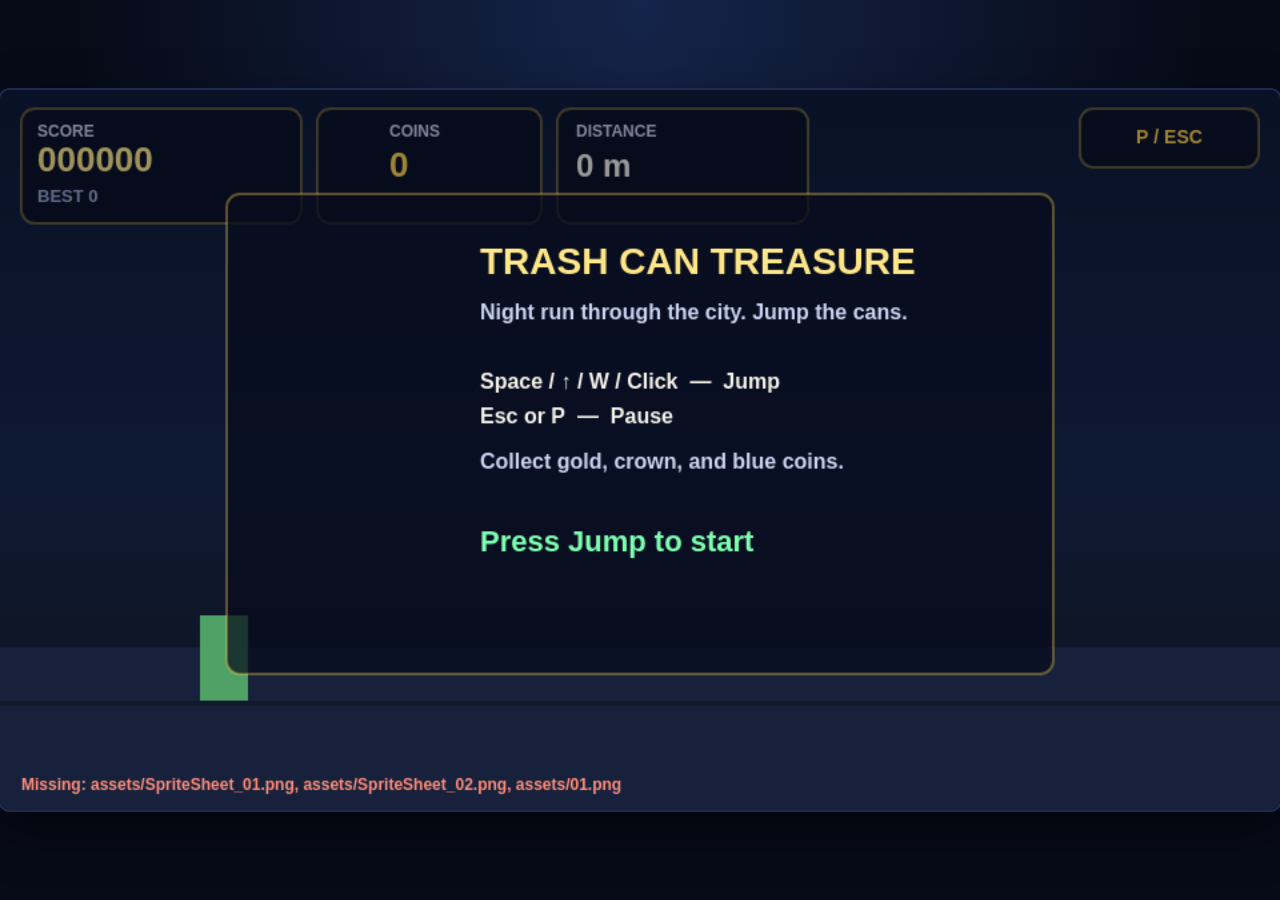
==== index.html @ 1832a054 "Add files via upload" ====
<!DOCTYPE html>
<html lang="en">
<head>
  <meta charset="UTF-8" />
  <meta name="viewport" content="width=device-width, initial-scale=1.0, maximum-scale=1.0, user-scalable=no" />
  <title>Trash Can Treasure</title>
  <link rel="stylesheet" href="style.css" />
  <link rel="icon" href="assets/01.png" type="image/png" />
</head>
<body>
  <div id="game-root">
    <canvas id="game" width="960" height="540" aria-label="Trash Can Treasure game"></canvas>
    <div id="touch-hint" class="touch-only">Tap to jump</div>
  </div>
  <script src="game.js"></script>
</body>
</html>
---- style.css ----
:root {
  --night: #070b18;
  --gold: #ffd24a;
  --panel: rgba(8, 12, 28, 0.78);
}

* {
  box-sizing: border-box;
  margin: 0;
  padding: 0;
}

html, body {
  width: 100%;
  height: 100%;
  background: radial-gradient(ellipse at top, #15244a 0%, var(--night) 62%);
  color: #f4f1e8;
  font-family: Trebuchet MS, Segoe UI, sans-serif;
  overflow: hidden;
  touch-action: none;
  user-select: none;
}

#game-root {
  width: 100%;
  height: 100%;
  display: flex;
  align-items: center;
  justify-content: center;
  position: relative;
}

#game {
  display: block;
  width: min(100vw, calc(100vh * 16 / 9));
  height: min(100vh, calc(100vw * 9 / 16));
  background: #0a1020;
  image-rendering: auto;
  box-shadow: 0 0 0 2px #1d2b52, 0 18px 50px rgba(0, 0, 0, 0.55);
  border-radius: 10px;
  cursor: pointer;
}

.touch-only {
  display: none;
  position: absolute;
  bottom: 18px;
  left: 50%;
  transform: translateX(-50%);
  padding: 6px 12px;
  border-radius: 999px;
  background: var(--panel);
  color: var(--gold);
  font-size: 13px;
  letter-spacing: 0.04em;
  pointer-events: none;
}

@media (hover: none) and (pointer: coarse) {
  .touch-only {
    display: block;
  }
}
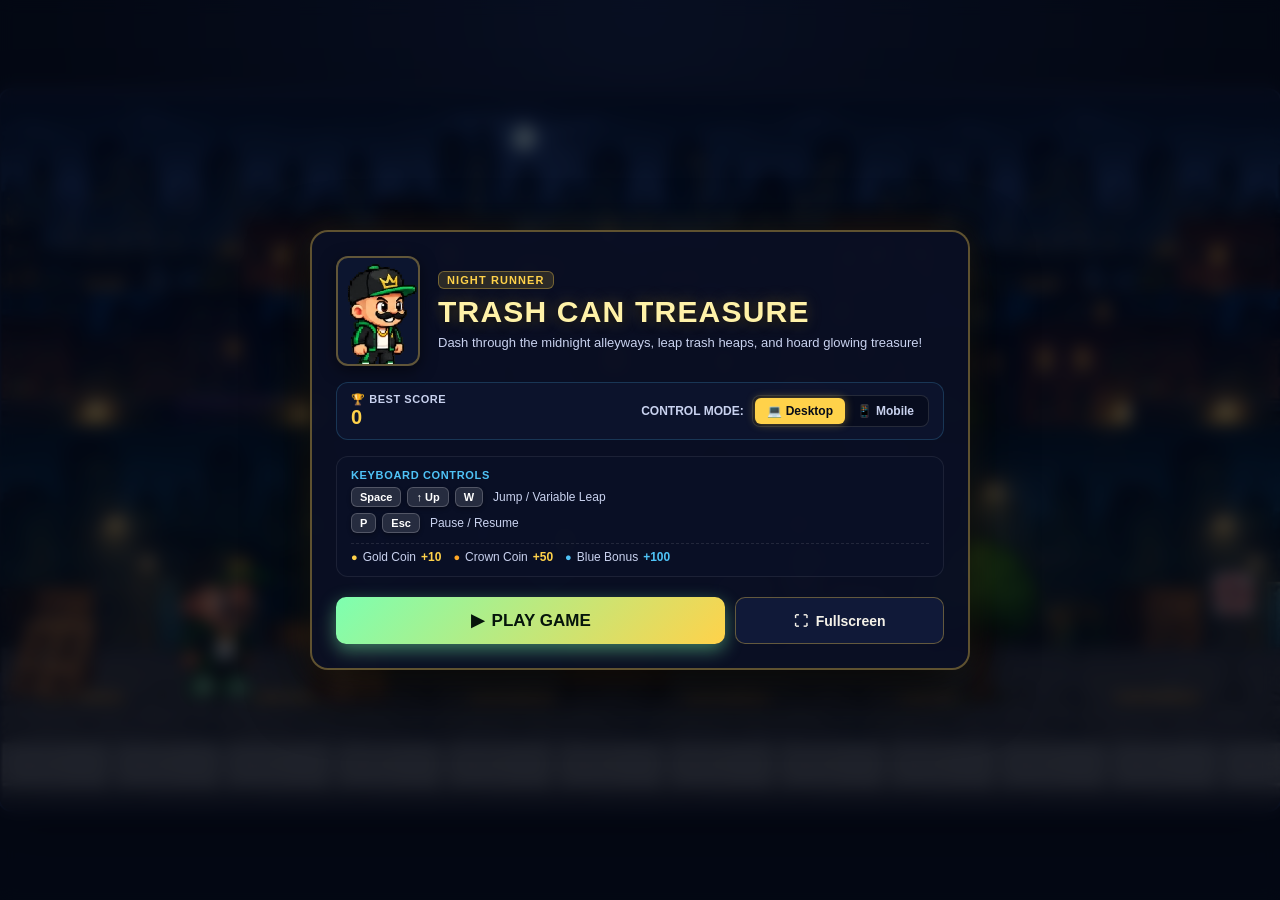
==== commit bef737d2: "Add files via upload" ====
--- a/index.html
+++ b/index.html
@@ -1,17 +1,178 @@
-<!DOCTYPE html>
-<html lang="en">
-<head>
-  <meta charset="UTF-8" />
-  <meta name="viewport" content="width=device-width, initial-scale=1.0, maximum-scale=1.0, user-scalable=no" />
-  <title>Trash Can Treasure</title>
-  <link rel="stylesheet" href="style.css" />
-  <link rel="icon" href="assets/01.png" type="image/png" />
-</head>
-<body>
-  <div id="game-root">
-    <canvas id="game" width="960" height="540" aria-label="Trash Can Treasure game"></canvas>
-    <div id="touch-hint" class="touch-only">Tap to jump</div>
-  </div>
-  <script src="game.js"></script>
-</body>
-</html>
+<!DOCTYPE html>
+<html lang="en">
+<head>
+  <meta charset="UTF-8" />
+  <meta name="viewport" content="width=device-width, initial-scale=1.0, maximum-scale=1.0, user-scalable=no, viewport-fit=cover" />
+  <meta name="theme-color" content="#070b18" />
+  <meta name="apple-mobile-web-app-capable" content="yes" />
+  <meta name="apple-mobile-web-app-status-bar-style" content="black-translucent" />
+  <title>Trash Can Treasure</title>
+  <link rel="stylesheet" href="style.css" />
+  <link rel="icon" href="assets/01.png" type="image/png" />
+</head>
+<body class="mode-desktop">
+  <div id="game-root">
+    <!-- Game Canvas -->
+    <canvas id="game" width="960" height="540" aria-label="Trash Can Treasure game"></canvas>
+
+    <!-- Start Menu Overlay -->
+    <div id="start-menu" class="overlay active">
+      <div class="menu-card">
+        <div class="menu-hero">
+          <div class="portrait-container">
+            <img src="assets/01.png" alt="Obi" class="character-portrait" />
+          </div>
+          <div class="hero-text">
+            <div class="badge-tag">NIGHT RUNNER</div>
+            <h1 class="game-title">TRASH CAN TREASURE</h1>
+            <p class="game-tagline">Dash through the midnight alleyways, leap trash heaps, and hoard glowing treasure!</p>
+          </div>
+        </div>
+
+        <div class="menu-stats-row">
+          <div class="stat-badge">
+            <span class="stat-label">🏆 BEST SCORE</span>
+            <span id="menu-best-score" class="stat-value">0</span>
+          </div>
+          <div class="mode-selector">
+            <span class="mode-label">CONTROL MODE:</span>
+            <div class="mode-toggle-group">
+              <button id="mode-desktop-btn" class="mode-btn active" type="button" title="Desktop: Keyboard controls">
+                <span class="btn-icon">💻</span> Desktop
+              </button>
+              <button id="mode-mobile-btn" class="mode-btn" type="button" title="Mobile: Touchscreen on-screen controls">
+                <span class="btn-icon">📱</span> Mobile
+              </button>
+            </div>
+          </div>
+        </div>
+
+        <div class="menu-instructions">
+          <div class="instruction-box" id="instruction-desktop">
+            <div class="instruction-title">KEYBOARD CONTROLS</div>
+            <div class="instruction-keys">
+              <span class="key-pill">Space</span>
+              <span class="key-pill">↑ Up</span>
+              <span class="key-pill">W</span>
+              <span class="key-desc">Jump / Variable Leap</span>
+            </div>
+            <div class="instruction-keys">
+              <span class="key-pill">P</span>
+              <span class="key-pill">Esc</span>
+              <span class="key-desc">Pause / Resume</span>
+            </div>
+          </div>
+          <div class="instruction-box hidden" id="instruction-mobile">
+            <div class="instruction-title">TOUCH CONTROLS</div>
+            <div class="instruction-keys">
+              <span class="touch-pill">JUMP Button</span>
+              <span class="key-desc">Tap or hold for higher leap</span>
+            </div>
+            <div class="instruction-keys">
+              <span class="touch-pill">⏸ Pause</span>
+              <span class="touch-pill">⛶ Fullscreen</span>
+              <span class="key-desc">Instant game controls</span>
+            </div>
+          </div>
+          <div class="rewards-guide">
+            <div class="reward-item"><span class="reward-dot gold">●</span> Gold Coin <strong class="gold-txt">+10</strong></div>
+            <div class="reward-item"><span class="reward-dot crown">●</span> Crown Coin <strong class="gold-txt">+50</strong></div>
+            <div class="reward-item"><span class="reward-dot blue">●</span> Blue Bonus <strong class="blue-txt">+100</strong></div>
+          </div>
+        </div>
+
+        <div class="menu-actions">
+          <button id="btn-play" class="action-btn play-btn" type="button">
+            <span class="play-icon">▶</span> PLAY GAME
+          </button>
+          <button id="btn-fullscreen-menu" class="action-btn secondary-btn" type="button" title="Toggle Fullscreen">
+            <span class="fs-icon">⛶</span> Fullscreen
+          </button>
+        </div>
+      </div>
+    </div>
+
+    <!-- Mobile Touch Controls HUD -->
+    <div id="touch-controls" class="touch-hud">
+      <div class="touch-top-bar">
+        <button id="btn-touch-fullscreen" class="touch-circle-btn" type="button" aria-label="Toggle Fullscreen">
+          <span class="icon">⛶</span>
+        </button>
+        <button id="btn-touch-pause" class="touch-circle-btn" type="button" aria-label="Pause Game">
+          <span class="icon">⏸</span>
+        </button>
+      </div>
+      <div class="touch-bottom-bar">
+        <button id="btn-touch-jump" class="touch-jump-btn" type="button" aria-label="Jump">
+          <span class="jump-label">JUMP</span>
+        </button>
+      </div>
+    </div>
+
+    <!-- Pause Menu Overlay -->
+    <div id="pause-menu" class="overlay">
+      <div class="menu-card dialog-card">
+        <h2 class="dialog-title">GAME PAUSED</h2>
+        <p class="dialog-desc">Take a breather or adjust your settings.</p>
+
+        <div class="dialog-mode-row">
+          <span class="mode-label">Controls:</span>
+          <div class="mode-toggle-group">
+            <button id="pause-mode-desktop-btn" class="mode-btn" type="button">💻 Desktop</button>
+            <button id="pause-mode-mobile-btn" class="mode-btn" type="button">📱 Mobile</button>
+          </div>
+        </div>
+
+        <div class="dialog-actions">
+          <button id="btn-resume" class="action-btn play-btn" type="button">▶ Resume</button>
+          <button id="btn-restart-pause" class="action-btn secondary-btn" type="button">🔄 Restart</button>
+          <button id="btn-fullscreen-pause" class="action-btn secondary-btn" type="button">⛶ Fullscreen</button>
+          <button id="btn-main-menu-pause" class="action-btn secondary-btn" type="button">🏠 Start Menu</button>
+        </div>
+      </div>
+    </div>
+
+    <!-- Game Over Overlay -->
+    <div id="gameover-menu" class="overlay">
+      <div class="menu-card dialog-card">
+        <div class="gameover-badge">STREET WIPEOUT</div>
+        <h2 class="dialog-title danger-title">GAME OVER</h2>
+        <div class="results-grid">
+          <div class="result-box">
+            <span class="result-label">FINAL SCORE</span>
+            <span id="go-score" class="result-val highlight">0</span>
+          </div>
+          <div class="result-box">
+            <span class="result-label">COINS LOOTED</span>
+            <span id="go-coins" class="result-val">0</span>
+          </div>
+          <div class="result-box">
+            <span class="result-label">DISTANCE</span>
+            <span id="go-distance" class="result-val">0 m</span>
+          </div>
+          <div class="result-box">
+            <span class="result-label">ALL-TIME BEST</span>
+            <span id="go-best" class="result-val gold-txt">0</span>
+          </div>
+        </div>
+        <div class="dialog-actions">
+          <button id="btn-restart-go" class="action-btn play-btn" type="button">🔄 Play Again</button>
+          <button id="btn-main-menu-go" class="action-btn secondary-btn" type="button">🏠 Start Menu</button>
+        </div>
+      </div>
+    </div>
+
+    <!-- Orientation Alert for Portrait Mobile -->
+    <div id="orientation-prompt" class="orientation-overlay">
+      <div class="orientation-card">
+        <div class="phone-rotate-icon">📱</div>
+        <h3>Rotate to Landscape</h3>
+        <p>Trash Can Treasure is built for a wide view. Turn your phone horizontally for optimal controls and view!</p>
+        <button id="btn-dismiss-orientation" class="dismiss-btn" type="button">Continue in Portrait</button>
+      </div>
+    </div>
+  </div>
+
+  <script src="game.js"></script>
+</body>
+</html>
--- a/style.css
+++ b/style.css
@@ -1,63 +1,736 @@
-:root {
-  --night: #070b18;
-  --gold: #ffd24a;
-  --panel: rgba(8, 12, 28, 0.78);
-}
-
-* {
-  box-sizing: border-box;
-  margin: 0;
-  padding: 0;
-}
-
-html, body {
-  width: 100%;
-  height: 100%;
-  background: radial-gradient(ellipse at top, #15244a 0%, var(--night) 62%);
-  color: #f4f1e8;
-  font-family: Trebuchet MS, Segoe UI, sans-serif;
-  overflow: hidden;
-  touch-action: none;
-  user-select: none;
-}
-
-#game-root {
-  width: 100%;
-  height: 100%;
-  display: flex;
-  align-items: center;
-  justify-content: center;
-  position: relative;
-}
-
-#game {
-  display: block;
-  width: min(100vw, calc(100vh * 16 / 9));
-  height: min(100vh, calc(100vw * 9 / 16));
-  background: #0a1020;
-  image-rendering: auto;
-  box-shadow: 0 0 0 2px #1d2b52, 0 18px 50px rgba(0, 0, 0, 0.55);
-  border-radius: 10px;
-  cursor: pointer;
-}
-
-.touch-only {
-  display: none;
-  position: absolute;
-  bottom: 18px;
-  left: 50%;
-  transform: translateX(-50%);
-  padding: 6px 12px;
-  border-radius: 999px;
-  background: var(--panel);
-  color: var(--gold);
-  font-size: 13px;
-  letter-spacing: 0.04em;
-  pointer-events: none;
-}
-
-@media (hover: none) and (pointer: coarse) {
-  .touch-only {
-    display: block;
-  }
-}
+:root {
+  --night: #070b18;
+  --night-card: rgba(10, 16, 36, 0.92);
+  --gold: #ffd24a;
+  --gold-glow: rgba(255, 210, 74, 0.4);
+  --border-gold: rgba(255, 210, 74, 0.35);
+  --panel: rgba(8, 12, 28, 0.78);
+  --cyan: #4fc3f7;
+  --green: #7dffb0;
+  --green-glow: rgba(125, 255, 176, 0.45);
+  --danger: #ff7675;
+  --text-main: #f4f1e8;
+  --text-muted: #c9d2ef;
+}
+
+* {
+  box-sizing: border-box;
+  margin: 0;
+  padding: 0;
+  -webkit-tap-highlight-color: transparent;
+}
+
+html, body {
+  width: 100%;
+  height: 100%;
+  background: radial-gradient(ellipse at top, #15244a 0%, var(--night) 65%);
+  color: var(--text-main);
+  font-family: Trebuchet MS, -apple-system, BlinkMacSystemFont, Segoe UI, Roboto, sans-serif;
+  overflow: hidden;
+  touch-action: none;
+  user-select: none;
+  -webkit-user-select: none;
+}
+
+#game-root {
+  width: 100%;
+  height: 100%;
+  display: flex;
+  align-items: center;
+  justify-content: center;
+  position: relative;
+  padding: env(safe-area-inset-top) env(safe-area-inset-right) env(safe-area-inset-bottom) env(safe-area-inset-left);
+}
+
+/* ==========================================================================
+   CANVAS
+   ========================================================================== */
+#game {
+  display: block;
+  width: min(100vw, calc(100vh * 16 / 9));
+  height: min(100vh, calc(100vw * 9 / 16));
+  aspect-ratio: 16 / 9;
+  background: #0a1020;
+  image-rendering: auto;
+  box-shadow: 0 0 0 2px #1d2b52, 0 18px 50px rgba(0, 0, 0, 0.65);
+  border-radius: 12px;
+  cursor: pointer;
+  max-width: 100%;
+  max-height: 100%;
+}
+
+/* ==========================================================================
+   OVERLAY SYSTEM
+   ========================================================================== */
+.overlay {
+  position: absolute;
+  top: 0;
+  left: 0;
+  width: 100%;
+  height: 100%;
+  display: flex;
+  align-items: center;
+  justify-content: center;
+  padding: 16px;
+  background: rgba(4, 7, 18, 0.72);
+  backdrop-filter: blur(8px);
+  -webkit-backdrop-filter: blur(8px);
+  opacity: 0;
+  visibility: hidden;
+  pointer-events: none;
+  transition: opacity 0.22s ease, visibility 0.22s ease;
+  z-index: 40;
+}
+
+.overlay.active {
+  opacity: 1;
+  visibility: visible;
+  pointer-events: auto;
+}
+
+/* ==========================================================================
+   MENU CARD
+   ========================================================================== */
+.menu-card {
+  width: 100%;
+  max-width: 660px;
+  max-height: 94vh;
+  overflow-y: auto;
+  background: var(--night-card);
+  border: 2px solid var(--border-gold);
+  border-radius: 18px;
+  box-shadow: 0 20px 60px rgba(0, 0, 0, 0.85), 0 0 30px rgba(255, 210, 74, 0.12);
+  padding: 24px;
+  display: flex;
+  flex-direction: column;
+  gap: 16px;
+  position: relative;
+  scrollbar-width: thin;
+  scrollbar-color: var(--border-gold) transparent;
+}
+
+.menu-card::-webkit-scrollbar {
+  width: 6px;
+}
+.menu-card::-webkit-scrollbar-thumb {
+  background: var(--border-gold);
+  border-radius: 4px;
+}
+
+/* Hero Section */
+.menu-hero {
+  display: flex;
+  align-items: center;
+  gap: 18px;
+}
+
+.portrait-container {
+  flex-shrink: 0;
+  width: 84px;
+  height: 110px;
+  border-radius: 12px;
+  overflow: hidden;
+  border: 2px solid var(--border-gold);
+  background: rgba(14, 24, 52, 0.8);
+  box-shadow: 0 4px 16px rgba(0, 0, 0, 0.5);
+  display: flex;
+  align-items: center;
+  justify-content: center;
+}
+
+.character-portrait {
+  width: 100%;
+  height: 100%;
+  object-fit: cover;
+  object-position: top center;
+  animation: portraitGlow 3s ease-in-out infinite alternate;
+}
+
+@keyframes portraitGlow {
+  0% { transform: scale(1); filter: drop-shadow(0 0 2px rgba(255, 210, 74, 0.2)); }
+  100% { transform: scale(1.03); filter: drop-shadow(0 0 8px rgba(255, 210, 74, 0.5)); }
+}
+
+.hero-text {
+  flex: 1;
+}
+
+.badge-tag {
+  display: inline-block;
+  background: rgba(255, 210, 74, 0.14);
+  color: var(--gold);
+  border: 1px solid rgba(255, 210, 74, 0.35);
+  padding: 2px 8px;
+  border-radius: 6px;
+  font-size: 11px;
+  font-weight: 800;
+  letter-spacing: 0.1em;
+  margin-bottom: 6px;
+}
+
+.game-title {
+  font-size: clamp(20px, 3.8vw, 30px);
+  font-weight: 900;
+  color: #fff2a8;
+  letter-spacing: 0.04em;
+  text-shadow: 0 2px 10px rgba(0, 0, 0, 0.7), 0 0 16px rgba(255, 210, 74, 0.35);
+  line-height: 1.15;
+}
+
+.game-tagline {
+  color: var(--text-muted);
+  font-size: 13px;
+  margin-top: 4px;
+  line-height: 1.4;
+}
+
+/* Stats & Mode Selector Row */
+.menu-stats-row {
+  display: flex;
+  flex-wrap: wrap;
+  align-items: center;
+  justify-content: space-between;
+  gap: 12px;
+  padding: 10px 14px;
+  background: rgba(14, 24, 52, 0.65);
+  border: 1px solid rgba(79, 195, 247, 0.2);
+  border-radius: 12px;
+}
+
+.stat-badge {
+  display: flex;
+  flex-direction: column;
+}
+
+.stat-label {
+  font-size: 11px;
+  font-weight: 800;
+  color: var(--text-muted);
+  letter-spacing: 0.05em;
+}
+
+.stat-value {
+  font-size: 20px;
+  font-weight: 900;
+  color: var(--gold);
+}
+
+.mode-selector {
+  display: flex;
+  align-items: center;
+  gap: 8px;
+}
+
+.mode-label {
+  font-size: 12px;
+  font-weight: 700;
+  color: var(--text-muted);
+}
+
+.mode-toggle-group {
+  display: flex;
+  background: rgba(7, 12, 28, 0.8);
+  border-radius: 8px;
+  padding: 2px;
+  border: 1px solid rgba(255, 255, 255, 0.12);
+}
+
+.mode-btn {
+  background: transparent;
+  border: none;
+  color: var(--text-muted);
+  padding: 6px 12px;
+  border-radius: 6px;
+  font-size: 12px;
+  font-weight: 700;
+  cursor: pointer;
+  transition: all 0.18s ease;
+  display: flex;
+  align-items: center;
+  gap: 4px;
+}
+
+.mode-btn:hover {
+  color: #ffffff;
+}
+
+.mode-btn.active {
+  background: var(--gold);
+  color: #070b18;
+  box-shadow: 0 0 10px rgba(255, 210, 74, 0.4);
+}
+
+/* Instructions & Rewards */
+.menu-instructions {
+  display: flex;
+  flex-direction: column;
+  gap: 10px;
+  background: rgba(10, 18, 40, 0.55);
+  padding: 12px 14px;
+  border-radius: 12px;
+  border: 1px solid rgba(255, 255, 255, 0.08);
+}
+
+.instruction-box {
+  display: flex;
+  flex-direction: column;
+  gap: 6px;
+}
+
+.instruction-box.hidden {
+  display: none;
+}
+
+.instruction-title {
+  font-size: 11px;
+  font-weight: 800;
+  color: var(--cyan);
+  letter-spacing: 0.06em;
+}
+
+.instruction-keys {
+  display: flex;
+  align-items: center;
+  flex-wrap: wrap;
+  gap: 6px;
+  font-size: 13px;
+}
+
+.key-pill, .touch-pill {
+  display: inline-block;
+  background: rgba(255, 255, 255, 0.12);
+  color: #ffffff;
+  padding: 3px 8px;
+  border-radius: 6px;
+  font-size: 11px;
+  font-weight: 700;
+  border: 1px solid rgba(255, 255, 255, 0.2);
+  box-shadow: 0 2px 4px rgba(0, 0, 0, 0.3);
+}
+
+.touch-pill {
+  background: rgba(125, 255, 176, 0.16);
+  border-color: rgba(125, 255, 176, 0.4);
+  color: var(--green);
+}
+
+.key-desc {
+  color: var(--text-muted);
+  font-size: 12px;
+  margin-left: 4px;
+}
+
+.rewards-guide {
+  display: flex;
+  flex-wrap: wrap;
+  gap: 12px;
+  padding-top: 6px;
+  border-top: 1px dashed rgba(255, 255, 255, 0.1);
+  font-size: 12px;
+  color: var(--text-muted);
+}
+
+.reward-item {
+  display: flex;
+  align-items: center;
+  gap: 5px;
+}
+
+.reward-dot {
+  font-size: 11px;
+}
+.reward-dot.gold { color: var(--gold); }
+.reward-dot.crown { color: #ffa726; }
+.reward-dot.blue { color: var(--cyan); }
+
+.gold-txt { color: var(--gold); }
+.blue-txt { color: var(--cyan); }
+
+/* Menu Actions */
+.menu-actions {
+  display: flex;
+  gap: 10px;
+  margin-top: 4px;
+}
+
+.action-btn {
+  display: flex;
+  align-items: center;
+  justify-content: center;
+  gap: 8px;
+  border: none;
+  border-radius: 10px;
+  font-weight: 800;
+  cursor: pointer;
+  transition: transform 0.15s ease, box-shadow 0.15s ease, filter 0.15s ease;
+  user-select: none;
+  -webkit-user-select: none;
+}
+
+.action-btn:active {
+  transform: scale(0.97);
+}
+
+.play-btn {
+  flex: 2;
+  background: linear-gradient(135deg, #7dffb0 0%, #ffd24a 100%);
+  color: #06150b;
+  font-size: 17px;
+  padding: 13px 20px;
+  box-shadow: 0 6px 18px var(--green-glow);
+}
+
+.play-btn:hover {
+  filter: brightness(1.08);
+  box-shadow: 0 8px 24px rgba(125, 255, 176, 0.6);
+}
+
+.secondary-btn {
+  flex: 1;
+  background: rgba(18, 28, 60, 0.85);
+  color: var(--text-main);
+  border: 1.5px solid var(--border-gold);
+  font-size: 14px;
+  padding: 12px 16px;
+}
+
+.secondary-btn:hover {
+  background: rgba(28, 42, 86, 0.95);
+  color: #ffffff;
+}
+
+/* ==========================================================================
+   MOBILE TOUCH CONTROLS HUD
+   ========================================================================== */
+.touch-hud {
+  position: absolute;
+  top: 0;
+  left: 0;
+  width: 100%;
+  height: 100%;
+  pointer-events: none;
+  z-index: 30;
+  display: none;
+}
+
+/* Visible only when Mobile Mode is active */
+body.mode-mobile .touch-hud {
+  display: block;
+}
+
+.touch-top-bar {
+  position: absolute;
+  top: max(12px, env(safe-area-inset-top));
+  left: max(12px, env(safe-area-inset-left));
+  right: max(12px, env(safe-area-inset-right));
+  display: flex;
+  justify-content: space-between;
+  pointer-events: none;
+}
+
+.touch-circle-btn {
+  pointer-events: auto;
+  width: 46px;
+  height: 46px;
+  border-radius: 50%;
+  background: rgba(8, 14, 32, 0.8);
+  border: 2px solid var(--border-gold);
+  color: var(--gold);
+  font-size: 18px;
+  font-weight: 700;
+  display: flex;
+  align-items: center;
+  justify-content: center;
+  box-shadow: 0 4px 14px rgba(0, 0, 0, 0.65);
+  cursor: pointer;
+  backdrop-filter: blur(4px);
+  -webkit-backdrop-filter: blur(4px);
+  touch-action: manipulation;
+  transition: transform 0.12s ease, background 0.12s ease;
+}
+
+.touch-circle-btn:active {
+  background: var(--gold);
+  color: #070b18;
+  transform: scale(0.9);
+}
+
+.touch-bottom-bar {
+  position: absolute;
+  bottom: max(18px, env(safe-area-inset-bottom));
+  right: max(18px, env(safe-area-inset-right));
+  pointer-events: none;
+}
+
+.touch-jump-btn {
+  pointer-events: auto;
+  width: 98px;
+  height: 98px;
+  border-radius: 50%;
+  background: radial-gradient(circle at center, rgba(125, 255, 176, 0.3) 0%, rgba(9, 22, 40, 0.92) 80%);
+  border: 3.5px solid var(--green);
+  box-shadow: 0 0 24px var(--green-glow), 0 8px 24px rgba(0, 0, 0, 0.7);
+  display: flex;
+  align-items: center;
+  justify-content: center;
+  cursor: pointer;
+  touch-action: manipulation;
+  transition: transform 0.08s ease, background 0.08s ease, border-color 0.08s ease, box-shadow 0.08s ease;
+}
+
+.touch-jump-btn .jump-label {
+  font-size: 18px;
+  font-weight: 900;
+  color: var(--green);
+  letter-spacing: 0.08em;
+  text-shadow: 0 0 8px var(--green-glow);
+}
+
+.touch-jump-btn:active,
+.touch-jump-btn.active {
+  background: var(--green);
+  border-color: #ffffff;
+  transform: scale(0.92);
+  box-shadow: 0 0 32px rgba(125, 255, 176, 0.9);
+}
+
+.touch-jump-btn:active .jump-label,
+.touch-jump-btn.active .jump-label {
+  color: #071a10;
+  text-shadow: none;
+}
+
+/* ==========================================================================
+   DIALOG OVERLAYS (PAUSE & GAME OVER)
+   ========================================================================== */
+.dialog-card {
+  max-width: 440px;
+  text-align: center;
+  padding: 26px 22px;
+  gap: 16px;
+}
+
+.dialog-title {
+  font-size: 26px;
+  font-weight: 900;
+  color: #fff2a8;
+  letter-spacing: 0.04em;
+  text-shadow: 0 0 12px var(--gold-glow);
+}
+
+.danger-title {
+  color: var(--danger);
+  text-shadow: 0 0 12px rgba(255, 118, 117, 0.5);
+}
+
+.dialog-desc {
+  font-size: 13px;
+  color: var(--text-muted);
+}
+
+.dialog-mode-row {
+  display: flex;
+  align-items: center;
+  justify-content: center;
+  gap: 10px;
+  padding: 8px 12px;
+  background: rgba(14, 24, 52, 0.6);
+  border-radius: 10px;
+}
+
+.dialog-actions {
+  display: flex;
+  flex-direction: column;
+  gap: 8px;
+  margin-top: 6px;
+}
+
+.dialog-actions .action-btn {
+  width: 100%;
+}
+
+.gameover-badge {
+  display: inline-block;
+  align-self: center;
+  background: rgba(255, 118, 117, 0.16);
+  color: var(--danger);
+  border: 1px solid rgba(255, 118, 117, 0.35);
+  padding: 2px 10px;
+  border-radius: 6px;
+  font-size: 11px;
+  font-weight: 800;
+  letter-spacing: 0.1em;
+}
+
+.results-grid {
+  display: grid;
+  grid-template-columns: 1fr 1fr;
+  gap: 10px;
+  background: rgba(14, 24, 52, 0.65);
+  border-radius: 12px;
+  padding: 12px;
+  border: 1px solid rgba(255, 255, 255, 0.08);
+}
+
+.result-box {
+  display: flex;
+  flex-direction: column;
+  align-items: center;
+  justify-content: center;
+  padding: 6px;
+}
+
+.result-label {
+  font-size: 11px;
+  font-weight: 800;
+  color: var(--text-muted);
+  letter-spacing: 0.05em;
+}
+
+.result-val {
+  font-size: 18px;
+  font-weight: 900;
+  color: var(--text-main);
+  margin-top: 2px;
+}
+
+.result-val.highlight {
+  font-size: 22px;
+  color: #ffe789;
+}
+
+/* ==========================================================================
+   ORIENTATION HELPER PROMPT
+   ========================================================================== */
+.orientation-overlay {
+  position: absolute;
+  top: 0;
+  left: 0;
+  width: 100%;
+  height: 100%;
+  background: rgba(5, 8, 20, 0.92);
+  display: none;
+  align-items: center;
+  justify-content: center;
+  z-index: 100;
+  padding: 24px;
+}
+
+/* Shown on mobile when screen is portrait and not dismissed */
+body.mode-mobile.orientation-alert .orientation-overlay {
+  display: flex;
+}
+
+.orientation-card {
+  max-width: 340px;
+  background: var(--night-card);
+  border: 2px solid var(--border-gold);
+  border-radius: 16px;
+  padding: 24px 20px;
+  text-align: center;
+  box-shadow: 0 16px 40px rgba(0, 0, 0, 0.8);
+  display: flex;
+  flex-direction: column;
+  align-items: center;
+  gap: 12px;
+}
+
+.phone-rotate-icon {
+  font-size: 44px;
+  animation: phoneRotateAnim 2.2s ease-in-out infinite alternate;
+}
+
+@keyframes phoneRotateAnim {
+  0% { transform: rotate(0deg); }
+  45% { transform: rotate(0deg); }
+  85% { transform: rotate(-90deg); }
+  100% { transform: rotate(-90deg); }
+}
+
+.orientation-card h3 {
+  font-size: 19px;
+  font-weight: 800;
+  color: #fff2a8;
+}
+
+.orientation-card p {
+  font-size: 13px;
+  color: var(--text-muted);
+  line-height: 1.4;
+}
+
+.dismiss-btn {
+  background: rgba(255, 255, 255, 0.1);
+  border: 1px solid rgba(255, 255, 255, 0.25);
+  color: var(--text-muted);
+  padding: 8px 16px;
+  border-radius: 8px;
+  font-size: 12px;
+  font-weight: 700;
+  cursor: pointer;
+  margin-top: 4px;
+}
+
+.dismiss-btn:active {
+  background: rgba(255, 255, 255, 0.2);
+  color: #ffffff;
+}
+
+/* ==========================================================================
+   RESPONSIVE ADJUSTMENTS
+   ========================================================================== */
+@media (max-height: 480px) {
+  .menu-card {
+    padding: 12px 16px;
+    gap: 8px;
+  }
+  .portrait-container {
+    width: 60px;
+    height: 75px;
+  }
+  .menu-hero {
+    gap: 12px;
+  }
+  .game-title {
+    font-size: 18px;
+  }
+  .game-tagline {
+    display: none;
+  }
+  .menu-stats-row {
+    padding: 6px 10px;
+  }
+  .stat-value {
+    font-size: 16px;
+  }
+  .menu-instructions {
+    padding: 8px 10px;
+    gap: 6px;
+  }
+  .instruction-keys {
+    font-size: 11px;
+  }
+  .rewards-guide {
+    display: none;
+  }
+  .play-btn {
+    padding: 9px 16px;
+    font-size: 15px;
+  }
+  .secondary-btn {
+    padding: 9px 12px;
+    font-size: 12px;
+  }
+  .touch-jump-btn {
+    width: 78px;
+    height: 78px;
+  }
+  .touch-jump-btn .jump-label {
+    font-size: 15px;
+  }
+  .touch-circle-btn {
+    width: 40px;
+    height: 40px;
+    font-size: 15px;
+  }
+}
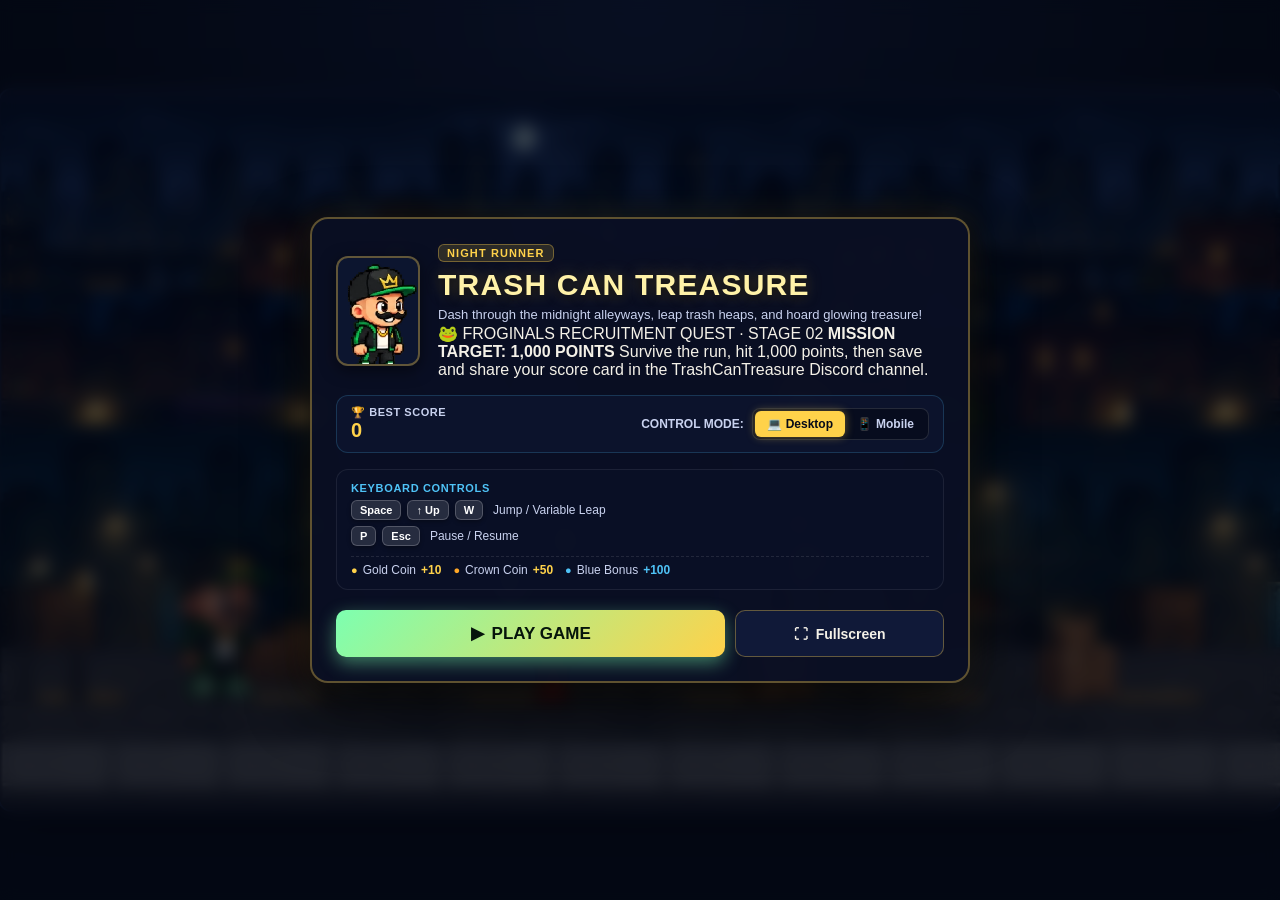
==== commit fd2b209c: "Add FROGINALS recruitment quest target to game menu" ====
--- a/index.html
+++ b/index.html
@@ -26,6 +26,12 @@
             <div class="badge-tag">NIGHT RUNNER</div>
             <h1 class="game-title">TRASH CAN TREASURE</h1>
             <p class="game-tagline">Dash through the midnight alleyways, leap trash heaps, and hoard glowing treasure!</p>
+        <div class="recruitment-quest">
+          <span class="quest-kicker">🐸 FROGINALS RECRUITMENT QUEST · STAGE 02</span>
+          <strong>MISSION TARGET: 1,000 POINTS</strong>
+          <span>Survive the run, hit 1,000 points, then save and share your score card in the TrashCanTreasure Discord channel.</span>
+        </div>
+
           </div>
         </div>
 
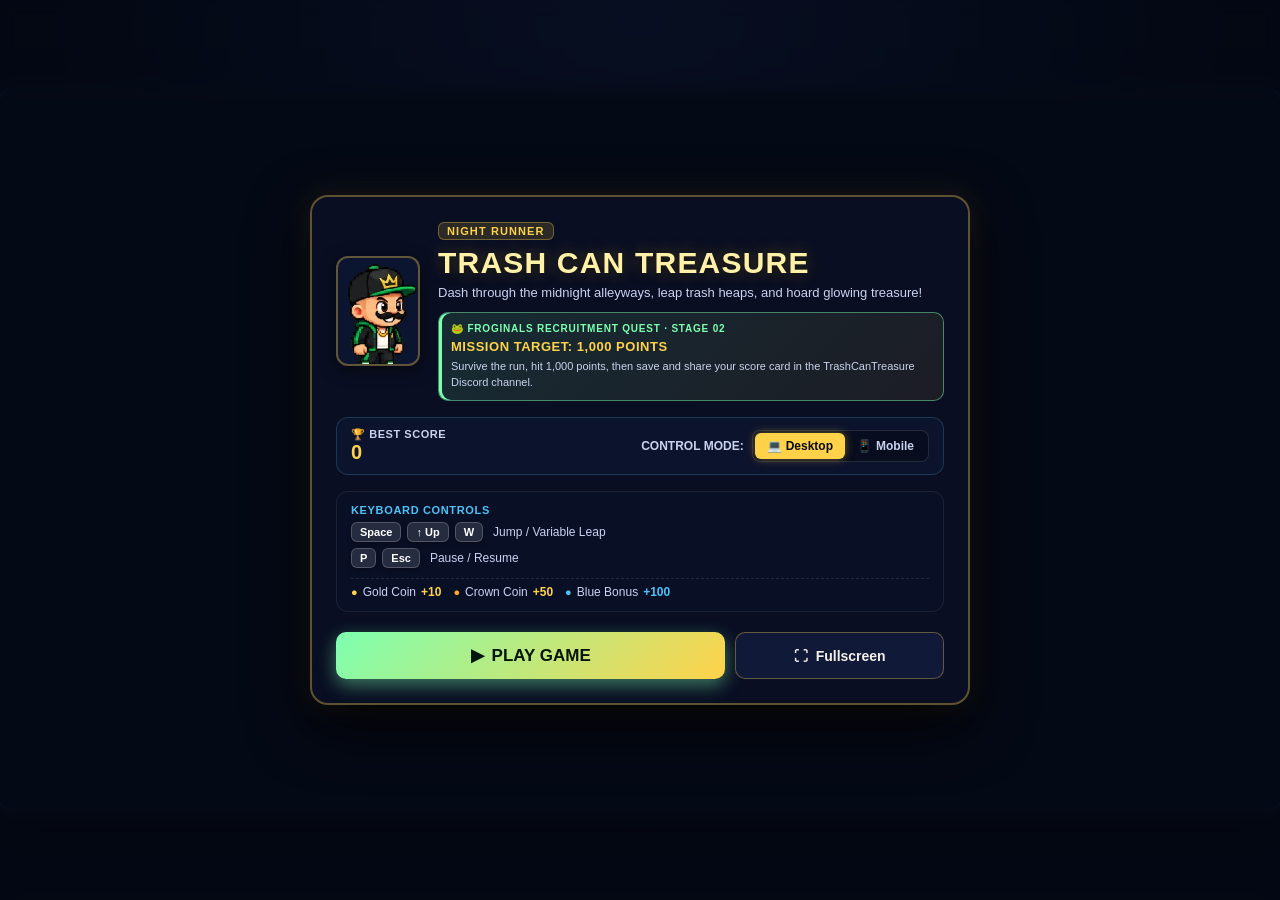
==== commit dfc4b823: "Add score screenshot and sharing buttons to game over screen" ====
--- a/index.html
+++ b/index.html
@@ -161,6 +161,14 @@
             <span id="go-best" class="result-val gold-txt">0</span>
           </div>
         </div>
+        <div class="score-share-panel">
+          <p id="score-share-status" class="score-share-status" aria-live="polite">Show the swamp your score. Save a screenshot or share it with your crew.</p>
+          <div class="score-share-actions">
+            <button id="btn-save-score" class="action-btn secondary-btn" type="button">📸 SAVE SCORE SCREENSHOT</button>
+            <button id="btn-share-score" class="action-btn play-btn" type="button">📤 SHARE SCORE</button>
+          </div>
+          <p class="score-share-note">Sharing opens your device's share options when supported. Otherwise, save the image and upload it to Discord.</p>
+        </div>
         <div class="dialog-actions">
           <button id="btn-restart-go" class="action-btn play-btn" type="button">🔄 Play Again</button>
           <button id="btn-main-menu-go" class="action-btn secondary-btn" type="button">🏠 Start Menu</button>
--- a/style.css
+++ b/style.css
@@ -734,3 +734,71 @@
     font-size: 15px;
   }
 }
+
+
+/* ==========================================================================
+   FROGINALS RECRUITMENT QUEST + SCORE SHARING
+   ========================================================================== */
+.recruitment-quest {
+  display: flex;
+  flex-direction: column;
+  gap: 5px;
+  margin-top: 10px;
+  padding: 10px 12px;
+  border: 1px solid rgba(125, 255, 176, .45);
+  border-radius: 10px;
+  background: linear-gradient(135deg, rgba(125,255,176,.12), rgba(255,210,74,.08));
+  box-shadow: inset 3px 0 0 var(--green);
+}
+.quest-kicker {
+  color: var(--green);
+  font-size: 10px;
+  font-weight: 900;
+  letter-spacing: .08em;
+}
+.recruitment-quest strong {
+  color: var(--gold);
+  font-size: 13px;
+  letter-spacing: .04em;
+}
+.recruitment-quest > span:last-child {
+  color: var(--text-muted);
+  font-size: 11px;
+  line-height: 1.4;
+}
+.score-share-panel {
+  margin-top: 4px;
+  padding: 12px;
+  border: 1px solid rgba(79,195,247,.25);
+  border-radius: 12px;
+  background: rgba(8,12,28,.72);
+}
+.score-share-status {
+  color: var(--green);
+  font-size: 12px;
+  line-height: 1.45;
+  margin-bottom: 10px;
+}
+.score-share-actions {
+  display: flex;
+  gap: 8px;
+}
+.score-share-actions .action-btn {
+  min-height: 44px;
+  font-size: 11px;
+  padding: 10px;
+}
+.score-share-note {
+  margin-top: 9px;
+  color: var(--text-muted);
+  font-size: 10px;
+  line-height: 1.4;
+}
+@media (max-width: 520px) {
+  .recruitment-quest { margin-top: 8px; padding: 8px 10px; }
+  .quest-kicker { font-size: 9px; }
+  .recruitment-quest strong { font-size: 12px; }
+  .recruitment-quest > span:last-child { font-size: 10px; }
+  .score-share-actions { flex-direction: column; }
+  .score-share-actions .action-btn { width: 100%; }
+}
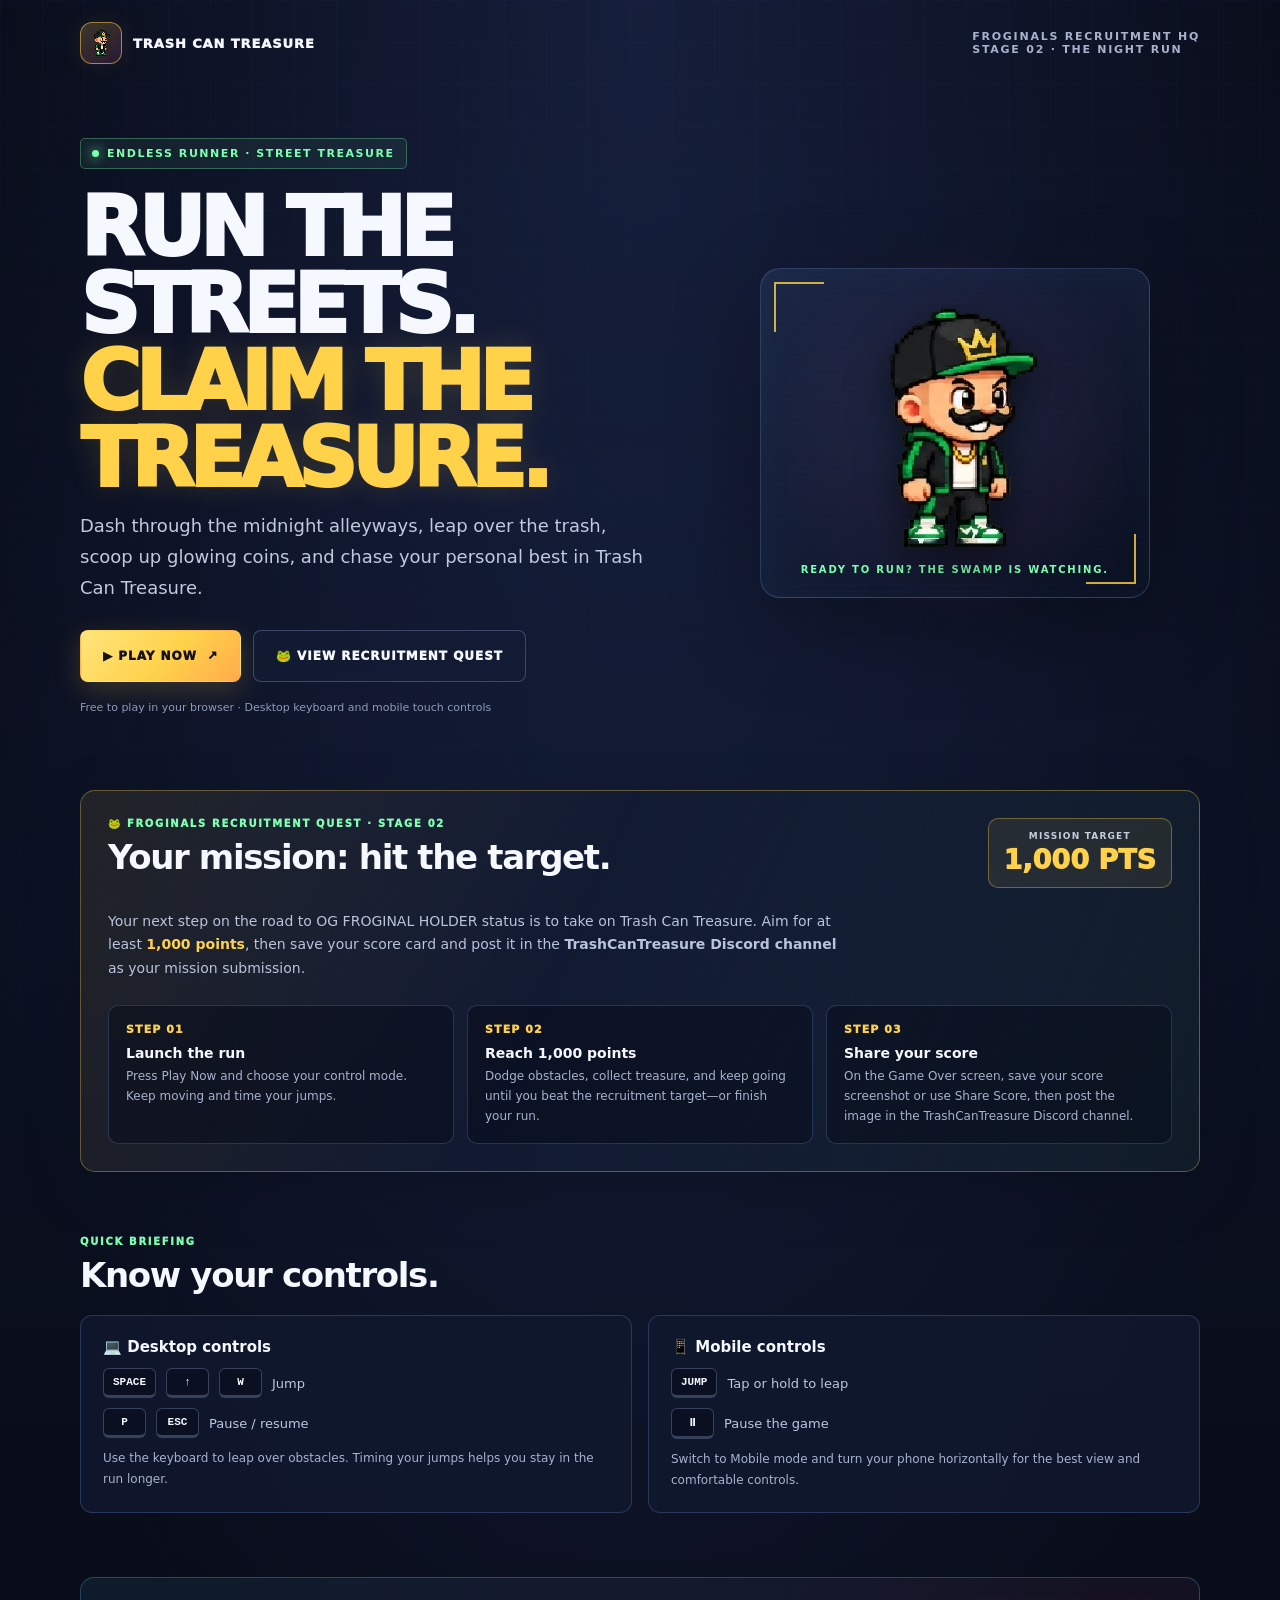
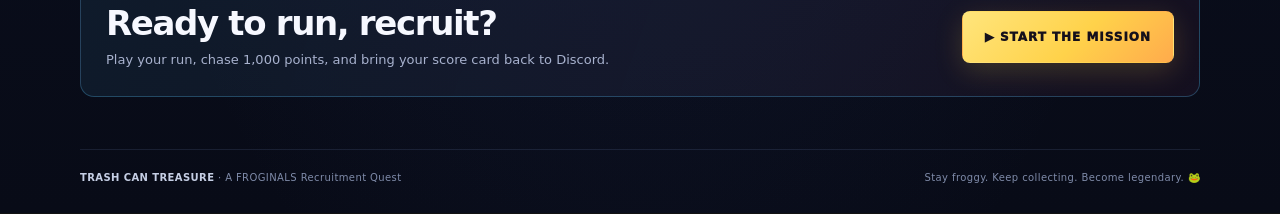
==== commit cfb0dd49: "Create Trash Can Treasure recruitment landing page" ====
--- a/index.html
+++ b/index.html
@@ -1,192 +1,210 @@
 <!DOCTYPE html>
 <html lang="en">
 <head>
-  <meta charset="UTF-8" />
-  <meta name="viewport" content="width=device-width, initial-scale=1.0, maximum-scale=1.0, user-scalable=no, viewport-fit=cover" />
-  <meta name="theme-color" content="#070b18" />
-  <meta name="apple-mobile-web-app-capable" content="yes" />
-  <meta name="apple-mobile-web-app-status-bar-style" content="black-translucent" />
-  <title>Trash Can Treasure</title>
-  <link rel="stylesheet" href="style.css" />
-  <link rel="icon" href="assets/01.png" type="image/png" />
+  <meta charset="UTF-8">
+  <meta name="viewport" content="width=device-width, initial-scale=1">
+  <meta name="theme-color" content="#080b17">
+  <meta name="description" content="Run the streets, grab the treasure, and take on the FROGINALS Recruitment Quest in Trash Can Treasure.">
+  <title>Trash Can Treasure | FROGINALS Recruitment Quest</title>
+  <link rel="icon" href="assets/01.png" type="image/png">
+  <style>
+    :root {
+      color-scheme: dark;
+      --bg: #080b17;
+      --panel: rgba(17, 24, 46, .88);
+      --line: rgba(126, 164, 255, .23);
+      --muted: #a8b2ce;
+      --white: #f6f8ff;
+      --gold: #ffd24a;
+      --mint: #7dffb0;
+      --blue: #59c8ff;
+      --pink: #ff5db1;
+    }
+    * { box-sizing: border-box; }
+    html { scroll-behavior: smooth; }
+    body {
+      margin: 0;
+      min-height: 100vh;
+      overflow-x: hidden;
+      background:
+        radial-gradient(ellipse at 50% 0%, rgba(59, 85, 160, .26), transparent 46rem),
+        linear-gradient(180deg, #080b17 0%, #0b1021 52%, #080b17 100%);
+      color: var(--white);
+      font-family: Inter, ui-sans-serif, system-ui, -apple-system, BlinkMacSystemFont, "Segoe UI", sans-serif;
+    }
+    body::before {
+      content: "";
+      position: fixed;
+      inset: 0;
+      z-index: -1;
+      pointer-events: none;
+      opacity: .14;
+      background-image: linear-gradient(rgba(116,151,230,.22) 1px, transparent 1px), linear-gradient(90deg, rgba(116,151,230,.22) 1px, transparent 1px);
+      background-size: 42px 42px;
+      mask-image: linear-gradient(to bottom, black, transparent 80%);
+    }
+    a { color: inherit; text-decoration: none; }
+    button, a { -webkit-tap-highlight-color: transparent; }
+    .wrap { width: min(1120px, calc(100% - 36px)); margin: 0 auto; }
+    .topbar { display: flex; align-items: center; justify-content: space-between; gap: 16px; padding: 22px 0; }
+    .brand { display: flex; align-items: center; gap: 11px; font-weight: 950; letter-spacing: .07em; font-size: 13px; }
+    .brand-mark { display: grid; place-items: center; width: 42px; height: 42px; border: 1px solid rgba(255,210,74,.55); border-radius: 12px; background: linear-gradient(145deg, rgba(255,210,74,.2), rgba(255,93,177,.12)); box-shadow: 0 0 24px rgba(255,210,74,.08); }
+    .brand-mark img { width: 30px; height: 30px; object-fit: contain; image-rendering: pixelated; }
+    .top-label { color: var(--muted); font-size: 11px; font-weight: 800; letter-spacing: .16em; text-transform: uppercase; }
+    .hero { position: relative; display: grid; grid-template-columns: 1.1fr .9fr; align-items: center; gap: 30px; padding: 52px 0 62px; }
+    .eyebrow { display: inline-flex; align-items: center; gap: 8px; padding: 8px 11px; border: 1px solid rgba(125,255,176,.3); border-radius: 5px; background: rgba(125,255,176,.07); color: var(--mint); font-size: 11px; font-weight: 900; letter-spacing: .14em; text-transform: uppercase; }
+    .eyebrow-dot { width: 7px; height: 7px; border-radius: 50%; background: var(--mint); box-shadow: 0 0 12px var(--mint); }
+    h1 { margin: 20px 0 14px; max-width: 700px; font-size: clamp(43px, 7.3vw, 82px); line-height: .94; letter-spacing: -.065em; font-weight: 1000; }
+    h1 .gold { display: block; color: var(--gold); text-shadow: 0 0 30px rgba(255,210,74,.16); }
+    .lead { max-width: 570px; margin: 0; color: #c1c9df; font-size: clamp(15px, 1.8vw, 18px); line-height: 1.7; }
+    .hero-actions { display: flex; flex-wrap: wrap; align-items: center; gap: 12px; margin-top: 27px; }
+    .btn { min-height: 52px; display: inline-flex; align-items: center; justify-content: center; gap: 10px; padding: 0 22px; border-radius: 8px; border: 1px solid transparent; font-size: 12px; font-weight: 950; letter-spacing: .08em; text-transform: uppercase; transition: transform .18s ease, box-shadow .18s ease, border-color .18s ease; cursor: pointer; }
+    .btn:hover { transform: translateY(-2px); }
+    .btn-primary { color: #15101b; background: linear-gradient(135deg, #ffe57c, var(--gold) 55%, #ffab4c); box-shadow: 0 8px 28px rgba(255,210,74,.18); }
+    .btn-primary:hover { box-shadow: 0 12px 34px rgba(255,210,74,.28); }
+    .btn-secondary { border-color: rgba(155,176,235,.3); background: rgba(20,29,54,.7); color: var(--white); }
+    .hero-note { margin-top: 17px; color: #8e9ab8; font-size: 11px; line-height: 1.6; }
+    .hero-art { min-height: 370px; position: relative; display: grid; place-items: center; isolation: isolate; }
+    .art-glow { position: absolute; width: min(88%, 380px); aspect-ratio: 1; border-radius: 50%; background: radial-gradient(circle, rgba(89,200,255,.18), rgba(255,93,177,.1) 43%, transparent 70%); filter: blur(8px); z-index: -1; }
+    .art-frame { width: min(100%, 390px); min-height: 330px; display: grid; place-items: center; position: relative; border: 1px solid rgba(133,162,240,.26); border-radius: 20px; background: linear-gradient(145deg, rgba(31,43,75,.75), rgba(10,14,29,.6)); box-shadow: 0 28px 90px rgba(0,0,0,.3), inset 0 0 40px rgba(89,200,255,.04); overflow: hidden; }
+    .art-frame::before, .art-frame::after { content: ""; position: absolute; width: 48px; height: 48px; border-color: var(--gold); border-style: solid; opacity: .8; }
+    .art-frame::before { top: 13px; left: 13px; border-width: 2px 0 0 2px; }
+    .art-frame::after { bottom: 13px; right: 13px; border-width: 0 2px 2px 0; }
+    .art-grid { position: absolute; inset: 0; opacity: .15; background: repeating-linear-gradient(0deg, transparent 0 5px, rgba(255,255,255,.12) 6px); pointer-events: none; }
+    .character { position: relative; z-index: 1; width: min(72%, 250px); max-height: 275px; object-fit: contain; image-rendering: pixelated; filter: drop-shadow(0 12px 20px rgba(0,0,0,.55)); animation: float 4s ease-in-out infinite; }
+    .art-caption { position: absolute; bottom: 22px; left: 0; right: 0; text-align: center; color: var(--mint); font-size: 10px; font-weight: 900; letter-spacing: .18em; }
+    @keyframes float { 0%,100% { transform: translateY(0); } 50% { transform: translateY(-9px); } }
+    .quest { position: relative; margin: 0 auto 64px; padding: 27px; border: 1px solid rgba(255,210,74,.34); border-radius: 15px; background: linear-gradient(115deg, rgba(255,210,74,.09), rgba(18,27,50,.86) 43%, rgba(125,255,176,.05)); box-shadow: 0 18px 60px rgba(0,0,0,.17); }
+    .quest-head { display: flex; justify-content: space-between; align-items: flex-start; gap: 18px; margin-bottom: 22px; }
+    .section-kicker { color: var(--mint); font-size: 10px; font-weight: 950; letter-spacing: .17em; text-transform: uppercase; }
+    h2 { margin: 8px 0 0; font-size: clamp(23px, 3vw, 34px); letter-spacing: -.04em; }
+    .target { flex: 0 0 auto; padding: 12px 15px; border: 1px solid rgba(255,210,74,.35); border-radius: 10px; background: rgba(255,210,74,.08); text-align: center; }
+    .target small { display: block; color: #c8cce0; font-size: 9px; font-weight: 900; letter-spacing: .13em; }
+    .target strong { display: block; margin-top: 3px; color: var(--gold); font-size: 27px; font-weight: 1000; }
+    .quest-copy { max-width: 740px; color: #b9c3dc; line-height: 1.7; font-size: 14px; }
+    .steps { display: grid; grid-template-columns: repeat(3, 1fr); gap: 13px; margin-top: 24px; }
+    .step { padding: 17px; border: 1px solid var(--line); border-radius: 10px; background: rgba(7,11,24,.5); }
+    .step-num { color: var(--gold); font-size: 11px; font-weight: 950; letter-spacing: .1em; }
+    .step h3 { margin: 9px 0 6px; font-size: 14px; }
+    .step p { margin: 0; color: var(--muted); font-size: 12px; line-height: 1.65; }
+    .how { padding: 0 0 64px; }
+    .how-head { margin-bottom: 20px; }
+    .how-grid { display: grid; grid-template-columns: 1fr 1fr; gap: 16px; }
+    .info-card { padding: 22px; border: 1px solid var(--line); border-radius: 12px; background: var(--panel); }
+    .info-card h3 { margin: 0 0 12px; font-size: 15px; }
+    .control-row { display: flex; align-items: center; gap: 10px; margin: 10px 0; color: #bdc7df; font-size: 13px; }
+    kbd { min-width: 43px; padding: 7px 9px; border: 1px solid rgba(170,190,240,.28); border-bottom-width: 3px; border-radius: 6px; background: #0a1022; color: var(--white); font-size: 11px; text-align: center; font-weight: 900; }
+    .info-card .small { margin: 0; color: var(--muted); font-size: 12px; line-height: 1.7; }
+    .bottom-cta { display: flex; align-items: center; justify-content: space-between; gap: 20px; margin-bottom: 52px; padding: 25px; border: 1px solid rgba(89,200,255,.27); border-radius: 14px; background: linear-gradient(110deg, rgba(89,200,255,.08), rgba(255,93,177,.05)); }
+    .bottom-cta h2 { margin-top: 0; }
+    .bottom-cta p { margin: 7px 0 0; color: var(--muted); font-size: 13px; line-height: 1.6; }
+    footer { display: flex; justify-content: space-between; gap: 16px; padding: 22px 0 30px; border-top: 1px solid rgba(150,170,230,.13); color: #7f8ba9; font-size: 10px; letter-spacing: .04em; }
+    footer strong { color: #c5cee4; }
+    @media (max-width: 760px) {
+      .hero { grid-template-columns: 1fr; padding-top: 28px; gap: 14px; }
+      .hero-art { min-height: 280px; }
+      .art-frame { min-height: 275px; }
+      .character { max-height: 215px; }
+      .quest { padding: 19px; margin-bottom: 48px; }
+      .quest-head { flex-direction: column; }
+      .steps { grid-template-columns: 1fr; }
+      .how-grid { grid-template-columns: 1fr; }
+      .bottom-cta { align-items: flex-start; flex-direction: column; }
+      .top-label { text-align: right; font-size: 9px; }
+    }
+    @media (max-width: 420px) {
+      .wrap { width: min(100% - 24px, 1120px); }
+      .topbar { padding: 14px 0; }
+      .brand { font-size: 11px; }
+      .hero-actions { flex-direction: column; align-items: stretch; }
+      .btn { width: 100%; }
+      .target { width: 100%; }
+      footer { flex-direction: column; }
+    }
+    @media (prefers-reduced-motion: reduce) {
+      *, *::before, *::after { animation-duration: .01ms !important; animation-iteration-count: 1 !important; scroll-behavior: auto !important; }
+    }
+  </style>
 </head>
-<body class="mode-desktop">
-  <div id="game-root">
-    <!-- Game Canvas -->
-    <canvas id="game" width="960" height="540" aria-label="Trash Can Treasure game"></canvas>
-
-    <!-- Start Menu Overlay -->
-    <div id="start-menu" class="overlay active">
-      <div class="menu-card">
-        <div class="menu-hero">
-          <div class="portrait-container">
-            <img src="assets/01.png" alt="Obi" class="character-portrait" />
+<body>
+  <div class="wrap">
+    <header class="topbar">
+      <a class="brand" href="./" aria-label="Trash Can Treasure home">
+        <span class="brand-mark"><img src="assets/01.png" alt=""></span>
+        <span>TRASH CAN TREASURE</span>
+      </a>
+      <div class="top-label">FROGINALS RECRUITMENT HQ<br>STAGE 02 · THE NIGHT RUN</div>
+    </header>
+
+    <main>
+      <section class="hero">
+        <div class="hero-copy">
+          <span class="eyebrow"><span class="eyebrow-dot"></span> Endless runner · Street treasure</span>
+          <h1>RUN THE STREETS.<span class="gold">CLAIM THE TREASURE.</span></h1>
+          <p class="lead">Dash through the midnight alleyways, leap over the trash, scoop up glowing coins, and chase your personal best in Trash Can Treasure.</p>
+          <div class="hero-actions">
+            <a class="btn btn-primary" href="game.html">▶ PLAY NOW <span aria-hidden="true">↗</span></a>
+            <a class="btn btn-secondary" href="#recruitment-quest">🐸 VIEW RECRUITMENT QUEST</a>
           </div>
-          <div class="hero-text">
-            <div class="badge-tag">NIGHT RUNNER</div>
-            <h1 class="game-title">TRASH CAN TREASURE</h1>
-            <p class="game-tagline">Dash through the midnight alleyways, leap trash heaps, and hoard glowing treasure!</p>
-        <div class="recruitment-quest">
-          <span class="quest-kicker">🐸 FROGINALS RECRUITMENT QUEST · STAGE 02</span>
-          <strong>MISSION TARGET: 1,000 POINTS</strong>
-          <span>Survive the run, hit 1,000 points, then save and share your score card in the TrashCanTreasure Discord channel.</span>
-        </div>
-
+          <p class="hero-note">Free to play in your browser · Desktop keyboard and mobile touch controls</p>
+        </div>
+        <div class="hero-art" aria-label="Trash Can Treasure game character">
+          <div class="art-glow"></div>
+          <div class="art-frame">
+            <div class="art-grid"></div>
+            <img class="character" src="assets/01.png" alt="Trash Can Treasure runner character">
+            <div class="art-caption">READY TO RUN? THE SWAMP IS WATCHING.</div>
           </div>
         </div>
-
-        <div class="menu-stats-row">
-          <div class="stat-badge">
-            <span class="stat-label">🏆 BEST SCORE</span>
-            <span id="menu-best-score" class="stat-value">0</span>
+      </section>
+
+      <section class="quest" id="recruitment-quest">
+        <div class="quest-head">
+          <div>
+            <div class="section-kicker">🐸 FROGINALS RECRUITMENT QUEST · STAGE 02</div>
+            <h2>Your mission: hit the target.</h2>
           </div>
-          <div class="mode-selector">
-            <span class="mode-label">CONTROL MODE:</span>
-            <div class="mode-toggle-group">
-              <button id="mode-desktop-btn" class="mode-btn active" type="button" title="Desktop: Keyboard controls">
-                <span class="btn-icon">💻</span> Desktop
-              </button>
-              <button id="mode-mobile-btn" class="mode-btn" type="button" title="Mobile: Touchscreen on-screen controls">
-                <span class="btn-icon">📱</span> Mobile
-              </button>
-            </div>
-          </div>
-        </div>
-
-        <div class="menu-instructions">
-          <div class="instruction-box" id="instruction-desktop">
-            <div class="instruction-title">KEYBOARD CONTROLS</div>
-            <div class="instruction-keys">
-              <span class="key-pill">Space</span>
-              <span class="key-pill">↑ Up</span>
-              <span class="key-pill">W</span>
-              <span class="key-desc">Jump / Variable Leap</span>
-            </div>
-            <div class="instruction-keys">
-              <span class="key-pill">P</span>
-              <span class="key-pill">Esc</span>
-              <span class="key-desc">Pause / Resume</span>
-            </div>
-          </div>
-          <div class="instruction-box hidden" id="instruction-mobile">
-            <div class="instruction-title">TOUCH CONTROLS</div>
-            <div class="instruction-keys">
-              <span class="touch-pill">JUMP Button</span>
-              <span class="key-desc">Tap or hold for higher leap</span>
-            </div>
-            <div class="instruction-keys">
-              <span class="touch-pill">⏸ Pause</span>
-              <span class="touch-pill">⛶ Fullscreen</span>
-              <span class="key-desc">Instant game controls</span>
-            </div>
-          </div>
-          <div class="rewards-guide">
-            <div class="reward-item"><span class="reward-dot gold">●</span> Gold Coin <strong class="gold-txt">+10</strong></div>
-            <div class="reward-item"><span class="reward-dot crown">●</span> Crown Coin <strong class="gold-txt">+50</strong></div>
-            <div class="reward-item"><span class="reward-dot blue">●</span> Blue Bonus <strong class="blue-txt">+100</strong></div>
-          </div>
-        </div>
-
-        <div class="menu-actions">
-          <button id="btn-play" class="action-btn play-btn" type="button">
-            <span class="play-icon">▶</span> PLAY GAME
-          </button>
-          <button id="btn-fullscreen-menu" class="action-btn secondary-btn" type="button" title="Toggle Fullscreen">
-            <span class="fs-icon">⛶</span> Fullscreen
-          </button>
-        </div>
-      </div>
-    </div>
-
-    <!-- Mobile Touch Controls HUD -->
-    <div id="touch-controls" class="touch-hud">
-      <div class="touch-top-bar">
-        <button id="btn-touch-fullscreen" class="touch-circle-btn" type="button" aria-label="Toggle Fullscreen">
-          <span class="icon">⛶</span>
-        </button>
-        <button id="btn-touch-pause" class="touch-circle-btn" type="button" aria-label="Pause Game">
-          <span class="icon">⏸</span>
-        </button>
-      </div>
-      <div class="touch-bottom-bar">
-        <button id="btn-touch-jump" class="touch-jump-btn" type="button" aria-label="Jump">
-          <span class="jump-label">JUMP</span>
-        </button>
-      </div>
-    </div>
-
-    <!-- Pause Menu Overlay -->
-    <div id="pause-menu" class="overlay">
-      <div class="menu-card dialog-card">
-        <h2 class="dialog-title">GAME PAUSED</h2>
-        <p class="dialog-desc">Take a breather or adjust your settings.</p>
-
-        <div class="dialog-mode-row">
-          <span class="mode-label">Controls:</span>
-          <div class="mode-toggle-group">
-            <button id="pause-mode-desktop-btn" class="mode-btn" type="button">💻 Desktop</button>
-            <button id="pause-mode-mobile-btn" class="mode-btn" type="button">📱 Mobile</button>
-          </div>
-        </div>
-
-        <div class="dialog-actions">
-          <button id="btn-resume" class="action-btn play-btn" type="button">▶ Resume</button>
-          <button id="btn-restart-pause" class="action-btn secondary-btn" type="button">🔄 Restart</button>
-          <button id="btn-fullscreen-pause" class="action-btn secondary-btn" type="button">⛶ Fullscreen</button>
-          <button id="btn-main-menu-pause" class="action-btn secondary-btn" type="button">🏠 Start Menu</button>
-        </div>
-      </div>
-    </div>
-
-    <!-- Game Over Overlay -->
-    <div id="gameover-menu" class="overlay">
-      <div class="menu-card dialog-card">
-        <div class="gameover-badge">STREET WIPEOUT</div>
-        <h2 class="dialog-title danger-title">GAME OVER</h2>
-        <div class="results-grid">
-          <div class="result-box">
-            <span class="result-label">FINAL SCORE</span>
-            <span id="go-score" class="result-val highlight">0</span>
-          </div>
-          <div class="result-box">
-            <span class="result-label">COINS LOOTED</span>
-            <span id="go-coins" class="result-val">0</span>
-          </div>
-          <div class="result-box">
-            <span class="result-label">DISTANCE</span>
-            <span id="go-distance" class="result-val">0 m</span>
-          </div>
-          <div class="result-box">
-            <span class="result-label">ALL-TIME BEST</span>
-            <span id="go-best" class="result-val gold-txt">0</span>
-          </div>
-        </div>
-        <div class="score-share-panel">
-          <p id="score-share-status" class="score-share-status" aria-live="polite">Show the swamp your score. Save a screenshot or share it with your crew.</p>
-          <div class="score-share-actions">
-            <button id="btn-save-score" class="action-btn secondary-btn" type="button">📸 SAVE SCORE SCREENSHOT</button>
-            <button id="btn-share-score" class="action-btn play-btn" type="button">📤 SHARE SCORE</button>
-          </div>
-          <p class="score-share-note">Sharing opens your device's share options when supported. Otherwise, save the image and upload it to Discord.</p>
-        </div>
-        <div class="dialog-actions">
-          <button id="btn-restart-go" class="action-btn play-btn" type="button">🔄 Play Again</button>
-          <button id="btn-main-menu-go" class="action-btn secondary-btn" type="button">🏠 Start Menu</button>
-        </div>
-      </div>
-    </div>
-
-    <!-- Orientation Alert for Portrait Mobile -->
-    <div id="orientation-prompt" class="orientation-overlay">
-      <div class="orientation-card">
-        <div class="phone-rotate-icon">📱</div>
-        <h3>Rotate to Landscape</h3>
-        <p>Trash Can Treasure is built for a wide view. Turn your phone horizontally for optimal controls and view!</p>
-        <button id="btn-dismiss-orientation" class="dismiss-btn" type="button">Continue in Portrait</button>
-      </div>
-    </div>
+          <div class="target"><small>MISSION TARGET</small><strong>1,000 PTS</strong></div>
+        </div>
+        <p class="quest-copy">Your next step on the road to OG FROGINAL HOLDER status is to take on Trash Can Treasure. Aim for at least <strong style="color:var(--gold)">1,000 points</strong>, then save your score card and post it in the <strong>TrashCanTreasure Discord channel</strong> as your mission submission.</p>
+        <div class="steps">
+          <article class="step"><div class="step-num">STEP 01</div><h3>Launch the run</h3><p>Press Play Now and choose your control mode. Keep moving and time your jumps.</p></article>
+          <article class="step"><div class="step-num">STEP 02</div><h3>Reach 1,000 points</h3><p>Dodge obstacles, collect treasure, and keep going until you beat the recruitment target—or finish your run.</p></article>
+          <article class="step"><div class="step-num">STEP 03</div><h3>Share your score</h3><p>On the Game Over screen, save your score screenshot or use Share Score, then post the image in the TrashCanTreasure Discord channel.</p></article>
+        </div>
+      </section>
+
+      <section class="how" id="how-to-play">
+        <div class="how-head">
+          <div class="section-kicker">QUICK BRIEFING</div>
+          <h2>Know your controls.</h2>
+        </div>
+        <div class="how-grid">
+          <article class="info-card">
+            <h3>💻 Desktop controls</h3>
+            <div class="control-row"><kbd>SPACE</kbd><kbd>↑</kbd><kbd>W</kbd><span>Jump</span></div>
+            <div class="control-row"><kbd>P</kbd><kbd>ESC</kbd><span>Pause / resume</span></div>
+            <p class="small">Use the keyboard to leap over obstacles. Timing your jumps helps you stay in the run longer.</p>
+          </article>
+          <article class="info-card">
+            <h3>📱 Mobile controls</h3>
+            <div class="control-row"><kbd>JUMP</kbd><span>Tap or hold to leap</span></div>
+            <div class="control-row"><kbd>⏸</kbd><span>Pause the game</span></div>
+            <p class="small">Switch to Mobile mode and turn your phone horizontally for the best view and comfortable controls.</p>
+          </article>
+        </div>
+      </section>
+
+      <section class="bottom-cta">
+        <div><h2>Ready to run, recruit?</h2><p>Play your run, chase 1,000 points, and bring your score card back to Discord.</p></div>
+        <a class="btn btn-primary" href="game.html">▶ START THE MISSION</a>
+      </section>
+    </main>
+
+    <footer>
+      <span><strong>TRASH CAN TREASURE</strong> · A FROGINALS Recruitment Quest</span>
+      <span>Stay froggy. Keep collecting. Become legendary. 🐸</span>
+    </footer>
   </div>
-
-  <script src="game.js"></script>
 </body>
 </html>
